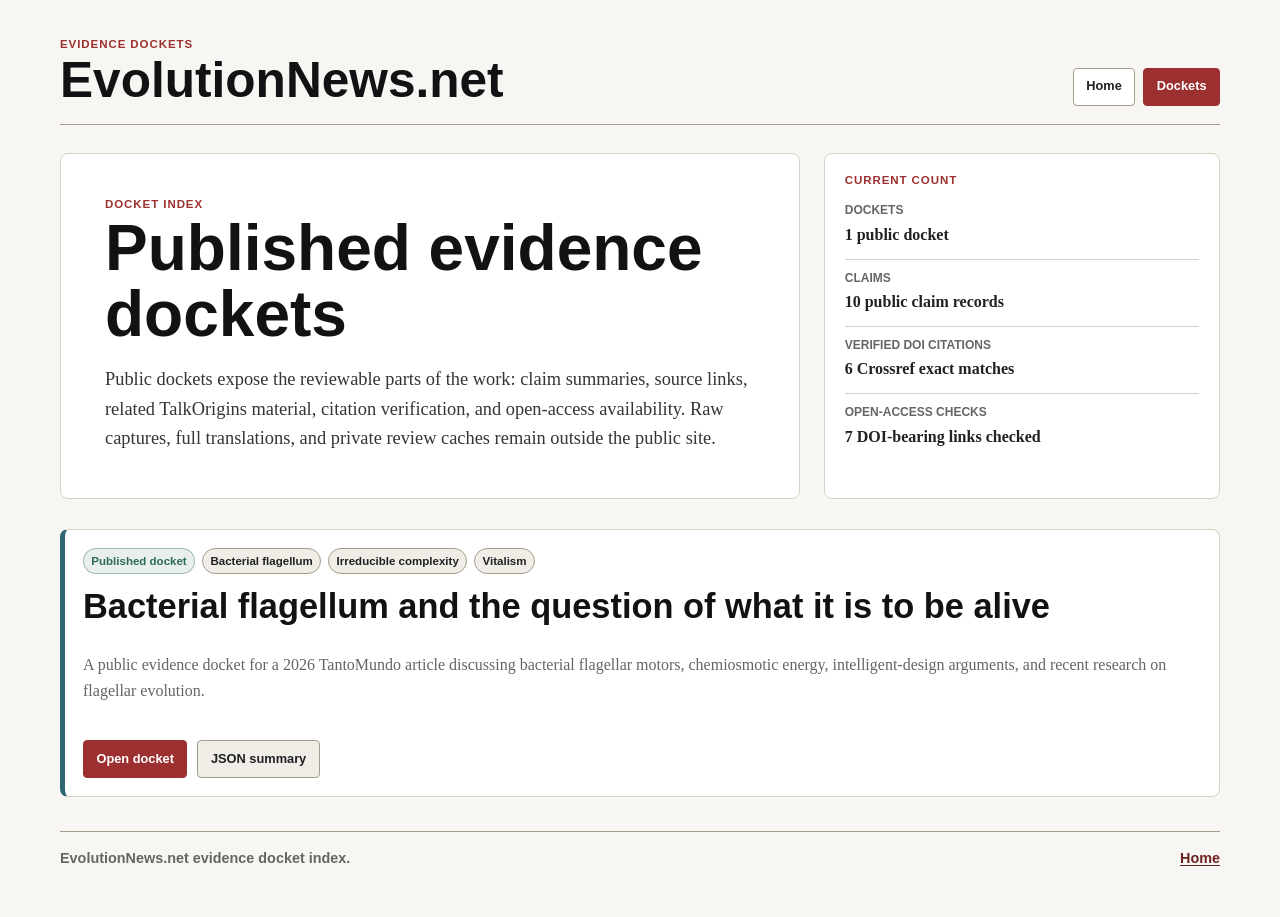
==== dockets/index.html @ a75529a8 "Publish EvolutionNews static Pages site" ====
<!DOCTYPE html>
<html lang="en">
<head>
  <meta charset="utf-8">
  <meta name="viewport" content="width=device-width, initial-scale=1">
  <title>Docket Index - EvolutionNews.net</title>
  <meta name="description" content="Public evidence docket index for antievolution and science-denial claims.">
  <link rel="stylesheet" href="/assets/theme.css">
</head>
<body>
  <a class="skip-link" href="#main">Skip to content</a>
  <div class="site-shell">
    <header class="site-header">
      <a class="brand" href="/">
        <span class="brand-kicker">Evidence dockets</span>
        <span class="brand-title">EvolutionNews.net</span>
      </a>
      <nav class="top-nav" aria-label="Primary navigation">
        <a href="/">Home</a>
        <a href="/dockets/" aria-current="page">Dockets</a>
      </nav>
    </header>

    <main id="main">
      <section class="hero">
        <div class="hero-copy">
          <p class="eyebrow">Docket index</p>
          <h1>Published evidence dockets</h1>
          <p class="lede">Public dockets expose the reviewable parts of the work: claim summaries, source links, related TalkOrigins material, citation verification, and open-access availability. Raw captures, full translations, and private review caches remain outside the public site.</p>
        </div>
        <aside class="dossier">
          <p class="eyebrow">Current count</p>
          <dl>
            <div><dt>Dockets</dt><dd>1 public docket</dd></div>
            <div><dt>Claims</dt><dd>10 public claim records</dd></div>
            <div><dt>Verified DOI citations</dt><dd>6 Crossref exact matches</dd></div>
            <div><dt>Open-access checks</dt><dd>7 DOI-bearing links checked</dd></div>
          </dl>
        </aside>
      </section>

      <section class="section">
        <article class="case-file">
          <div class="case-meta">
            <span class="badge green">Published docket</span>
            <span class="badge">Bacterial flagellum</span>
            <span class="badge">Irreducible complexity</span>
            <span class="badge">Vitalism</span>
          </div>
          <h2>Bacterial flagellum and the question of what it is to be alive</h2>
          <p>A public evidence docket for a 2026 TantoMundo article discussing bacterial flagellar motors, chemiosmotic energy, intelligent-design arguments, and recent research on flagellar evolution.</p>
          <div class="button-row">
            <a class="button-link primary" href="/dockets/bacterial-flagellum-vitalism/">Open docket</a>
            <a class="button-link secondary" href="/dockets/bacterial-flagellum-vitalism/docket-summary.json">JSON summary</a>
          </div>
        </article>
      </section>
    </main>

    <footer class="site-footer">
      <p><strong>EvolutionNews.net</strong> evidence docket index.</p>
      <p><a href="/">Home</a></p>
    </footer>
  </div>
</body>
</html>
---- assets/theme.css ----
:root {
  --page: #f7f6f2;
  --surface: #ffffff;
  --surface-soft: #efede6;
  --ink: #202124;
  --ink-strong: #101214;
  --muted: #626762;
  --line: #d7d2c6;
  --line-strong: #a59d8b;
  --accent: #9c2f2f;
  --accent-dark: #6e2020;
  --blue: #2e6473;
  --green: #2d6b53;
  --gold: #a47324;
  --closed: #766b63;
  --max: 1160px;
}

* {
  box-sizing: border-box;
}

html {
  scroll-behavior: smooth;
}

body {
  margin: 0;
  background: var(--page);
  color: var(--ink);
  font: 16px/1.62 Georgia, "Times New Roman", serif;
}

a {
  color: var(--accent-dark);
  text-underline-offset: 0.16em;
}

a:hover {
  color: var(--blue);
}

.skip-link {
  position: absolute;
  left: -999px;
  top: 0;
}

.skip-link:focus {
  left: 1rem;
  top: 1rem;
  z-index: 20;
  background: var(--ink);
  color: #fff;
  padding: 0.65rem 0.8rem;
}

.site-shell {
  width: min(var(--max), calc(100vw - 32px));
  margin: 0 auto;
  padding: 18px 0 48px;
}

.site-header {
  display: grid;
  grid-template-columns: minmax(0, 1fr) auto;
  gap: 20px;
  align-items: end;
  padding: 12px 0 18px;
  border-bottom: 1px solid var(--line-strong);
}

.brand {
  color: var(--ink-strong);
  text-decoration: none;
}

.brand-kicker,
.eyebrow,
.status-label,
.meta-label {
  margin: 0 0 5px;
  color: var(--accent);
  font: 700 0.72rem/1.2 "Helvetica Neue", Arial, sans-serif;
  letter-spacing: 0.08em;
  text-transform: uppercase;
}

.brand-title {
  display: block;
  font: 800 clamp(1.7rem, 4vw, 3.1rem)/1 "Helvetica Neue", Arial, sans-serif;
  letter-spacing: 0;
}

.brand-line {
  max-width: 720px;
  margin: 8px 0 0;
  color: var(--muted);
  font: 600 0.95rem/1.45 "Helvetica Neue", Arial, sans-serif;
}

.top-nav {
  display: flex;
  flex-wrap: wrap;
  gap: 8px;
  justify-content: flex-end;
}

.top-nav a,
.button-link {
  display: inline-flex;
  align-items: center;
  justify-content: center;
  min-height: 38px;
  padding: 0.52rem 0.78rem;
  border: 1px solid var(--line-strong);
  border-radius: 4px;
  background: var(--surface);
  color: var(--ink);
  font: 700 0.8rem/1.1 "Helvetica Neue", Arial, sans-serif;
  text-decoration: none;
}

.button-link.primary,
.top-nav a[aria-current="page"] {
  border-color: var(--accent);
  background: var(--accent);
  color: #fff;
}

.button-link.secondary {
  background: var(--surface-soft);
}

.hero {
  display: grid;
  grid-template-columns: minmax(0, 1.4fr) minmax(280px, 0.75fr);
  gap: 24px;
  align-items: stretch;
  margin: 28px 0 30px;
}

.hero-copy,
.dossier,
.panel,
.case-file,
.response-article,
.source-quote,
.audit-box,
.claim-card,
.citation-table-wrap,
.notice {
  background: var(--surface);
  border: 1px solid var(--line);
  border-radius: 8px;
}

.hero-copy {
  padding: clamp(24px, 4vw, 44px);
}

h1,
h2,
h3,
h4 {
  font-family: "Helvetica Neue", Arial, sans-serif;
  letter-spacing: 0;
  color: var(--ink-strong);
}

h1 {
  max-width: 900px;
  margin: 0;
  font-size: clamp(2.15rem, 5vw, 4.4rem);
  line-height: 1.02;
}

h2 {
  margin: 0 0 12px;
  font-size: clamp(1.45rem, 3vw, 2.15rem);
  line-height: 1.1;
}

h3 {
  margin: 0 0 8px;
  font-size: 1.1rem;
  line-height: 1.25;
}

h4 {
  margin: 14px 0 6px;
  font-size: 0.95rem;
}

.lede {
  max-width: 790px;
  margin: 18px 0 0;
  color: #333631;
  font-size: 1.15rem;
}

.button-row {
  display: flex;
  flex-wrap: wrap;
  gap: 10px;
  margin-top: 22px;
}

.dossier {
  padding: 20px;
}

.dossier dl {
  margin: 0;
}

.dossier div,
.stat-strip div {
  padding: 11px 0;
  border-bottom: 1px solid var(--line);
}

.dossier div:last-child,
.stat-strip div:last-child {
  border-bottom: 0;
}

dt {
  color: var(--muted);
  font: 700 0.75rem/1.2 "Helvetica Neue", Arial, sans-serif;
  text-transform: uppercase;
}

dd {
  margin: 4px 0 0;
  font-weight: 700;
}

.section {
  margin: 28px 0;
}

.section-header {
  display: flex;
  align-items: end;
  justify-content: space-between;
  gap: 16px;
  margin: 0 0 14px;
  padding-bottom: 10px;
  border-bottom: 1px solid var(--line-strong);
}

.grid {
  display: grid;
  grid-template-columns: repeat(auto-fit, minmax(240px, 1fr));
  gap: 16px;
}

.panel,
.case-file,
.audit-box,
.claim-card,
.notice {
  padding: 18px;
}

.panel p,
.case-file p,
.audit-box p,
.notice p {
  margin: 0;
  color: var(--muted);
}

.case-file {
  display: grid;
  gap: 14px;
  border-left: 5px solid var(--blue);
}

.case-meta,
.badge-row {
  display: flex;
  flex-wrap: wrap;
  gap: 7px;
}

.badge,
.oa-badge {
  display: inline-flex;
  align-items: center;
  min-height: 26px;
  padding: 0.22rem 0.46rem;
  border: 1px solid var(--line-strong);
  border-radius: 999px;
  background: var(--surface-soft);
  color: var(--ink);
  font: 700 0.72rem/1.1 "Helvetica Neue", Arial, sans-serif;
}

.badge.green,
.oa-gold,
.oa-hybrid,
.oa-green {
  border-color: rgba(45, 107, 83, 0.4);
  background: rgba(45, 107, 83, 0.11);
  color: var(--green);
}

.badge.red {
  border-color: rgba(156, 47, 47, 0.38);
  background: rgba(156, 47, 47, 0.09);
  color: var(--accent-dark);
}

.oa-closed {
  color: var(--closed);
}

.article-layout {
  display: grid;
  grid-template-columns: minmax(0, 1fr) minmax(260px, 330px);
  gap: 22px;
  align-items: start;
}

.response-article {
  padding: clamp(20px, 3.5vw, 38px);
}

.response-article h2 {
  margin-top: 34px;
  padding-top: 18px;
  border-top: 1px solid var(--line);
}

.response-article h2:first-child {
  margin-top: 0;
  padding-top: 0;
  border-top: 0;
}

.source-quote {
  margin: 18px 0;
  padding: 16px;
  border-left: 5px solid var(--gold);
}

.source-quote blockquote {
  margin: 0;
  font-size: 1.03rem;
}

.source-quote footer {
  margin-top: 10px;
  color: var(--muted);
  font: 700 0.84rem/1.35 "Helvetica Neue", Arial, sans-serif;
}

.fisk-point,
.claim-card {
  margin: 16px 0;
  padding: 16px;
  border: 1px solid var(--line);
  border-radius: 7px;
  background: #fffdf8;
}

.claim-card {
  background: var(--surface);
}

.claim-card p {
  margin: 0.35rem 0 0;
}

.claim-card ul {
  margin: 8px 0 0;
  padding-left: 1.2rem;
}

.fisk-point h3 {
  display: flex;
  gap: 8px;
  align-items: baseline;
}

.point-number,
.claim-id {
  color: var(--accent);
  font: 700 0.78rem/1.2 "Helvetica Neue", Arial, sans-serif;
}

.sidebar {
  position: sticky;
  top: 18px;
  display: grid;
  gap: 14px;
}

.audit-box ul,
.plain-list {
  margin: 10px 0 0;
  padding-left: 1.2rem;
}

.audit-box li + li,
.plain-list li + li {
  margin-top: 0.55rem;
}

.status-strip,
.metrics {
  display: grid;
  grid-template-columns: repeat(auto-fit, minmax(165px, 1fr));
  gap: 10px;
  margin: 20px 0;
}

.status-strip div,
.metrics div {
  padding: 13px;
  border: 1px solid var(--line);
  border-radius: 7px;
  background: var(--surface-soft);
}

.metrics strong {
  display: block;
  font: 800 1.5rem/1.1 "Helvetica Neue", Arial, sans-serif;
}

.citation-table-wrap {
  overflow-x: auto;
}

.citation-table {
  width: 100%;
  min-width: 760px;
  border-collapse: collapse;
  font-size: 0.94rem;
}

.citation-table th,
.citation-table td {
  padding: 0.72rem;
  border-bottom: 1px solid var(--line);
  text-align: left;
  vertical-align: top;
}

.citation-table th {
  color: var(--muted);
  font: 700 0.75rem/1.2 "Helvetica Neue", Arial, sans-serif;
  text-transform: uppercase;
}

.site-footer {
  display: flex;
  flex-wrap: wrap;
  justify-content: space-between;
  gap: 14px;
  margin-top: 34px;
  padding-top: 16px;
  border-top: 1px solid var(--line-strong);
  color: var(--muted);
  font: 700 0.9rem/1.45 "Helvetica Neue", Arial, sans-serif;
}

.site-footer p {
  margin: 0;
}

@media (max-width: 820px) {
  .site-header,
  .hero,
  .article-layout {
    grid-template-columns: 1fr;
  }

  .top-nav {
    justify-content: flex-start;
  }

  .sidebar {
    position: static;
  }
}

@media (max-width: 560px) {
  .site-shell {
    width: min(100% - 20px, var(--max));
  }

  .top-nav a,
  .button-link {
    width: 100%;
  }
}
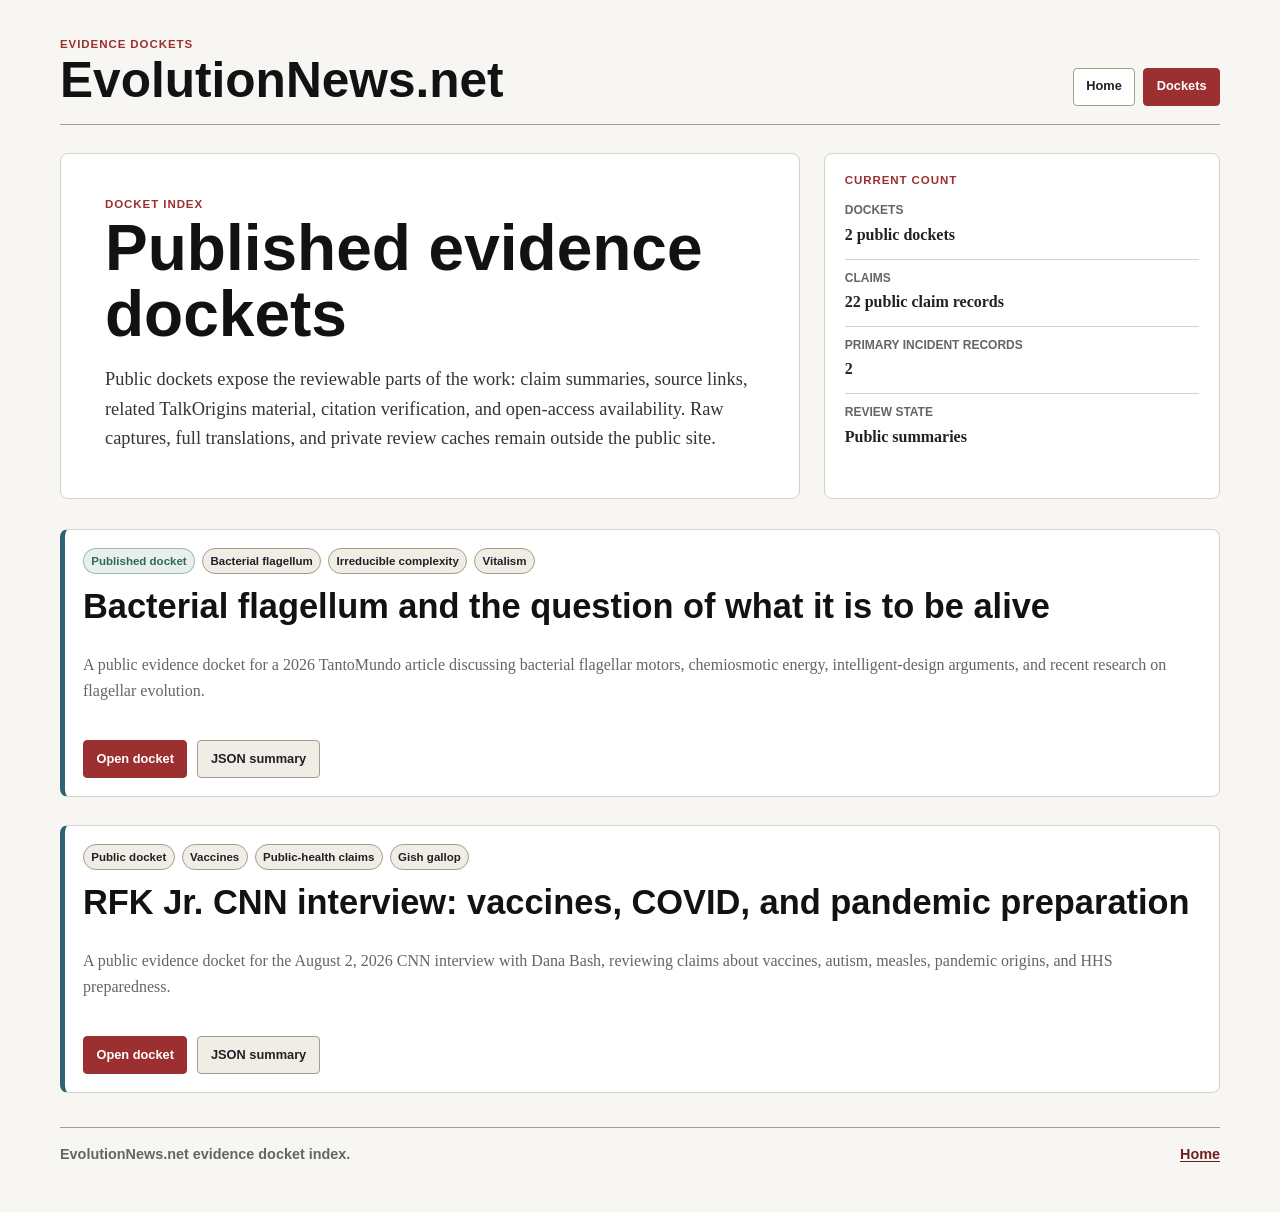
==== commit c6af5063: "Add RFK Jr. CNN evidence docket" ====
--- a/dockets/index.html
+++ b/dockets/index.html
@@ -31,10 +31,10 @@
         <aside class="dossier">
           <p class="eyebrow">Current count</p>
           <dl>
-            <div><dt>Dockets</dt><dd>1 public docket</dd></div>
-            <div><dt>Claims</dt><dd>10 public claim records</dd></div>
-            <div><dt>Verified DOI citations</dt><dd>6 Crossref exact matches</dd></div>
-            <div><dt>Open-access checks</dt><dd>7 DOI-bearing links checked</dd></div>
+            <div><dt>Dockets</dt><dd>2 public dockets</dd></div>
+            <div><dt>Claims</dt><dd>22 public claim records</dd></div>
+            <div><dt>Primary incident records</dt><dd>2</dd></div>
+            <div><dt>Review state</dt><dd>Public summaries</dd></div>
           </dl>
         </aside>
       </section>
@@ -55,6 +55,23 @@
           </div>
         </article>
       </section>
+
+      <section class="section">
+        <article class="case-file">
+          <div class="case-meta">
+            <span class="badge">Public docket</span>
+            <span class="badge">Vaccines</span>
+            <span class="badge">Public-health claims</span>
+            <span class="badge">Gish gallop</span>
+          </div>
+          <h2>RFK Jr. CNN interview: vaccines, COVID, and pandemic preparation</h2>
+          <p>A public evidence docket for the August 2, 2026 CNN interview with Dana Bash, reviewing claims about vaccines, autism, measles, pandemic origins, and HHS preparedness.</p>
+          <div class="button-row">
+            <a class="button-link primary" href="/dockets/rfk-jr-cnn-vaccine-gish-gallop/">Open docket</a>
+            <a class="button-link secondary" href="/dockets/rfk-jr-cnn-vaccine-gish-gallop/docket-summary.json">JSON summary</a>
+          </div>
+        </article>
+      </section>
     </main>
 
     <footer class="site-footer">
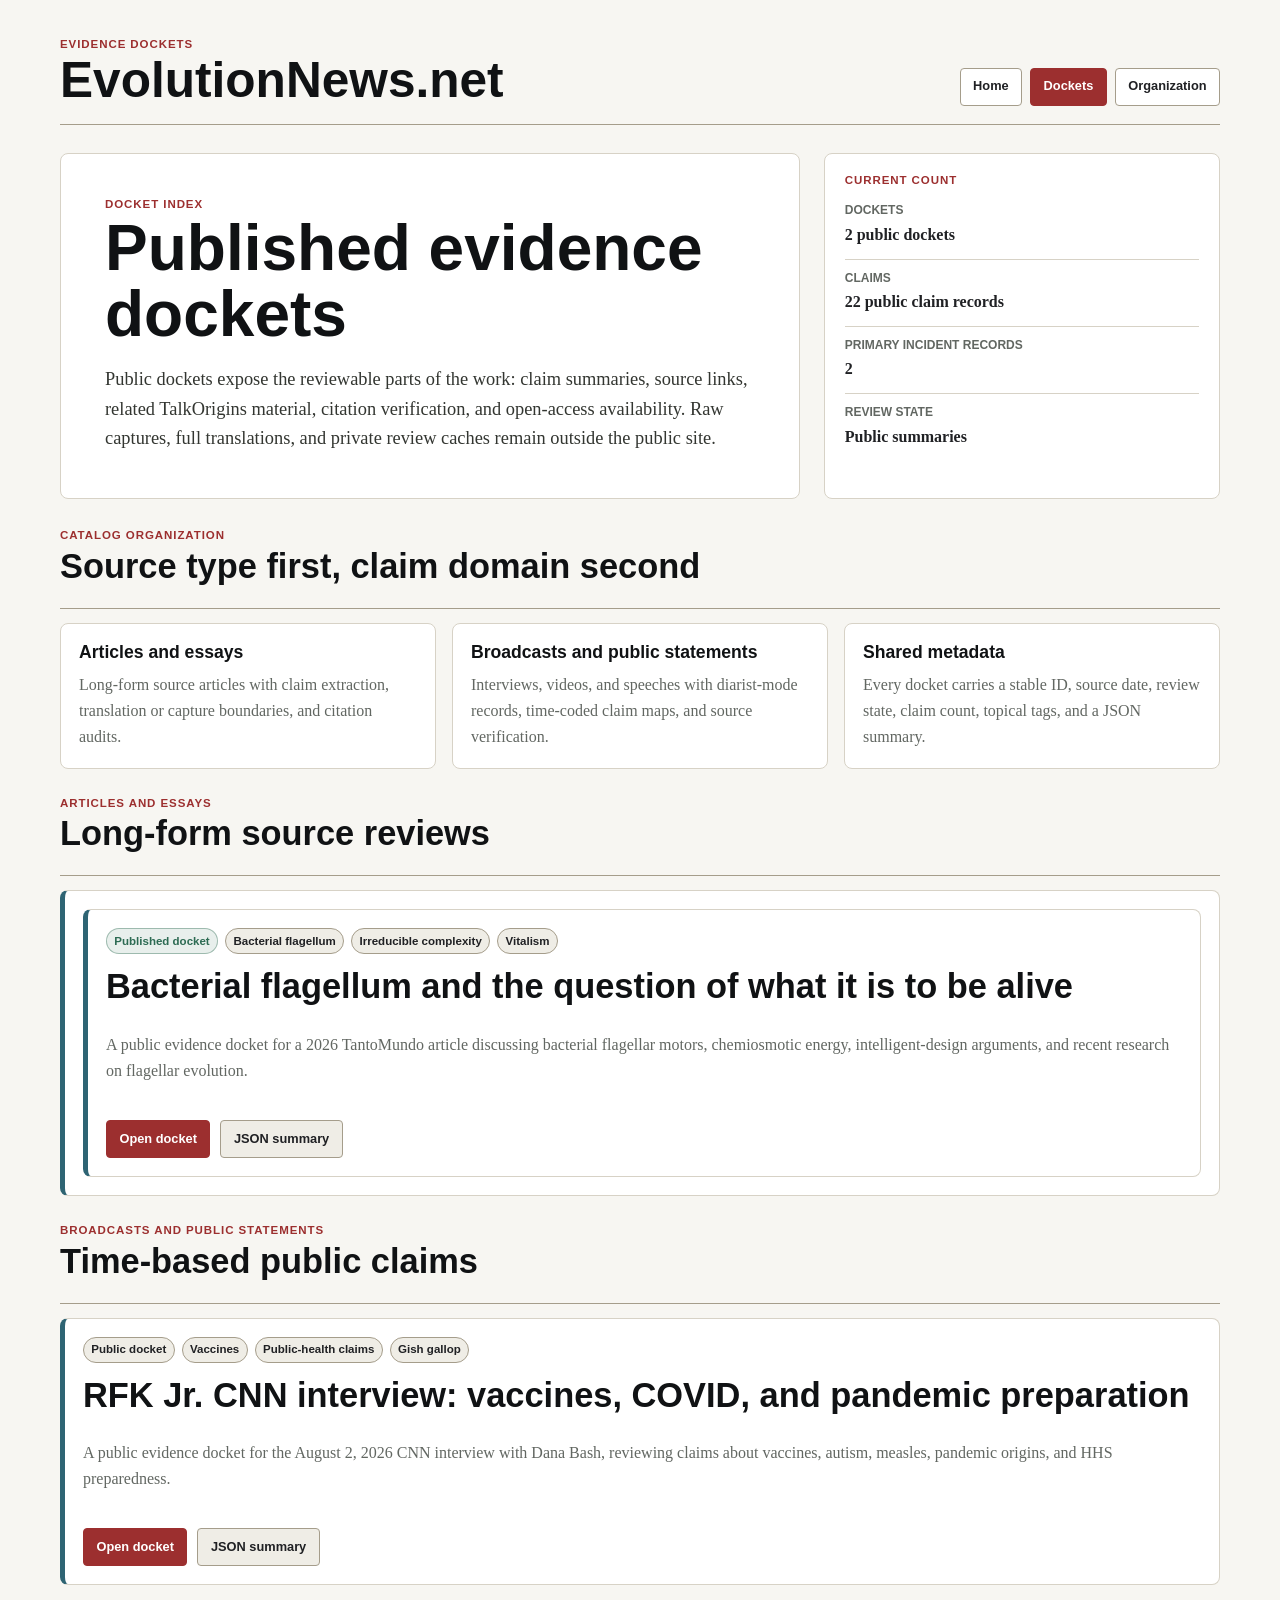
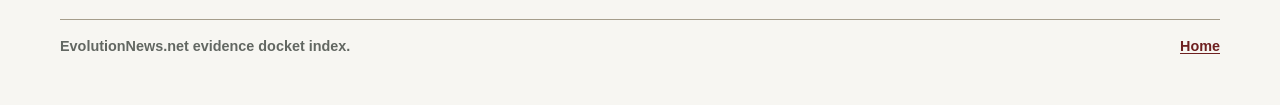
==== commit 6e4829bc: "Organize and link evidence dockets" ====
--- a/dockets/index.html
+++ b/dockets/index.html
@@ -18,6 +18,7 @@
       <nav class="top-nav" aria-label="Primary navigation">
         <a href="/">Home</a>
         <a href="/dockets/" aria-current="page">Dockets</a>
+        <a href="#organization">Organization</a>
       </nav>
     </header>
 
@@ -39,7 +40,28 @@
         </aside>
       </section>
 
+      <section class="section" id="organization">
+        <div class="section-header">
+          <div>
+            <p class="eyebrow">Catalog organization</p>
+            <h2>Source type first, claim domain second</h2>
+          </div>
+        </div>
+        <div class="grid">
+          <article class="panel"><h3>Articles and essays</h3><p>Long-form source articles with claim extraction, translation or capture boundaries, and citation audits.</p></article>
+          <article class="panel"><h3>Broadcasts and public statements</h3><p>Interviews, videos, and speeches with diarist-mode records, time-coded claim maps, and source verification.</p></article>
+          <article class="panel"><h3>Shared metadata</h3><p>Every docket carries a stable ID, source date, review state, claim count, topical tags, and a JSON summary.</p></article>
+        </div>
+      </section>
+
       <section class="section">
+        <div class="section-header">
+          <div>
+            <p class="eyebrow">Articles and essays</p>
+            <h2>Long-form source reviews</h2>
+          </div>
+        </div>
+        <article class="case-file">
         <article class="case-file">
           <div class="case-meta">
             <span class="badge green">Published docket</span>
@@ -57,6 +79,12 @@
       </section>
 
       <section class="section">
+        <div class="section-header">
+          <div>
+            <p class="eyebrow">Broadcasts and public statements</p>
+            <h2>Time-based public claims</h2>
+          </div>
+        </div>
         <article class="case-file">
           <div class="case-meta">
             <span class="badge">Public docket</span>
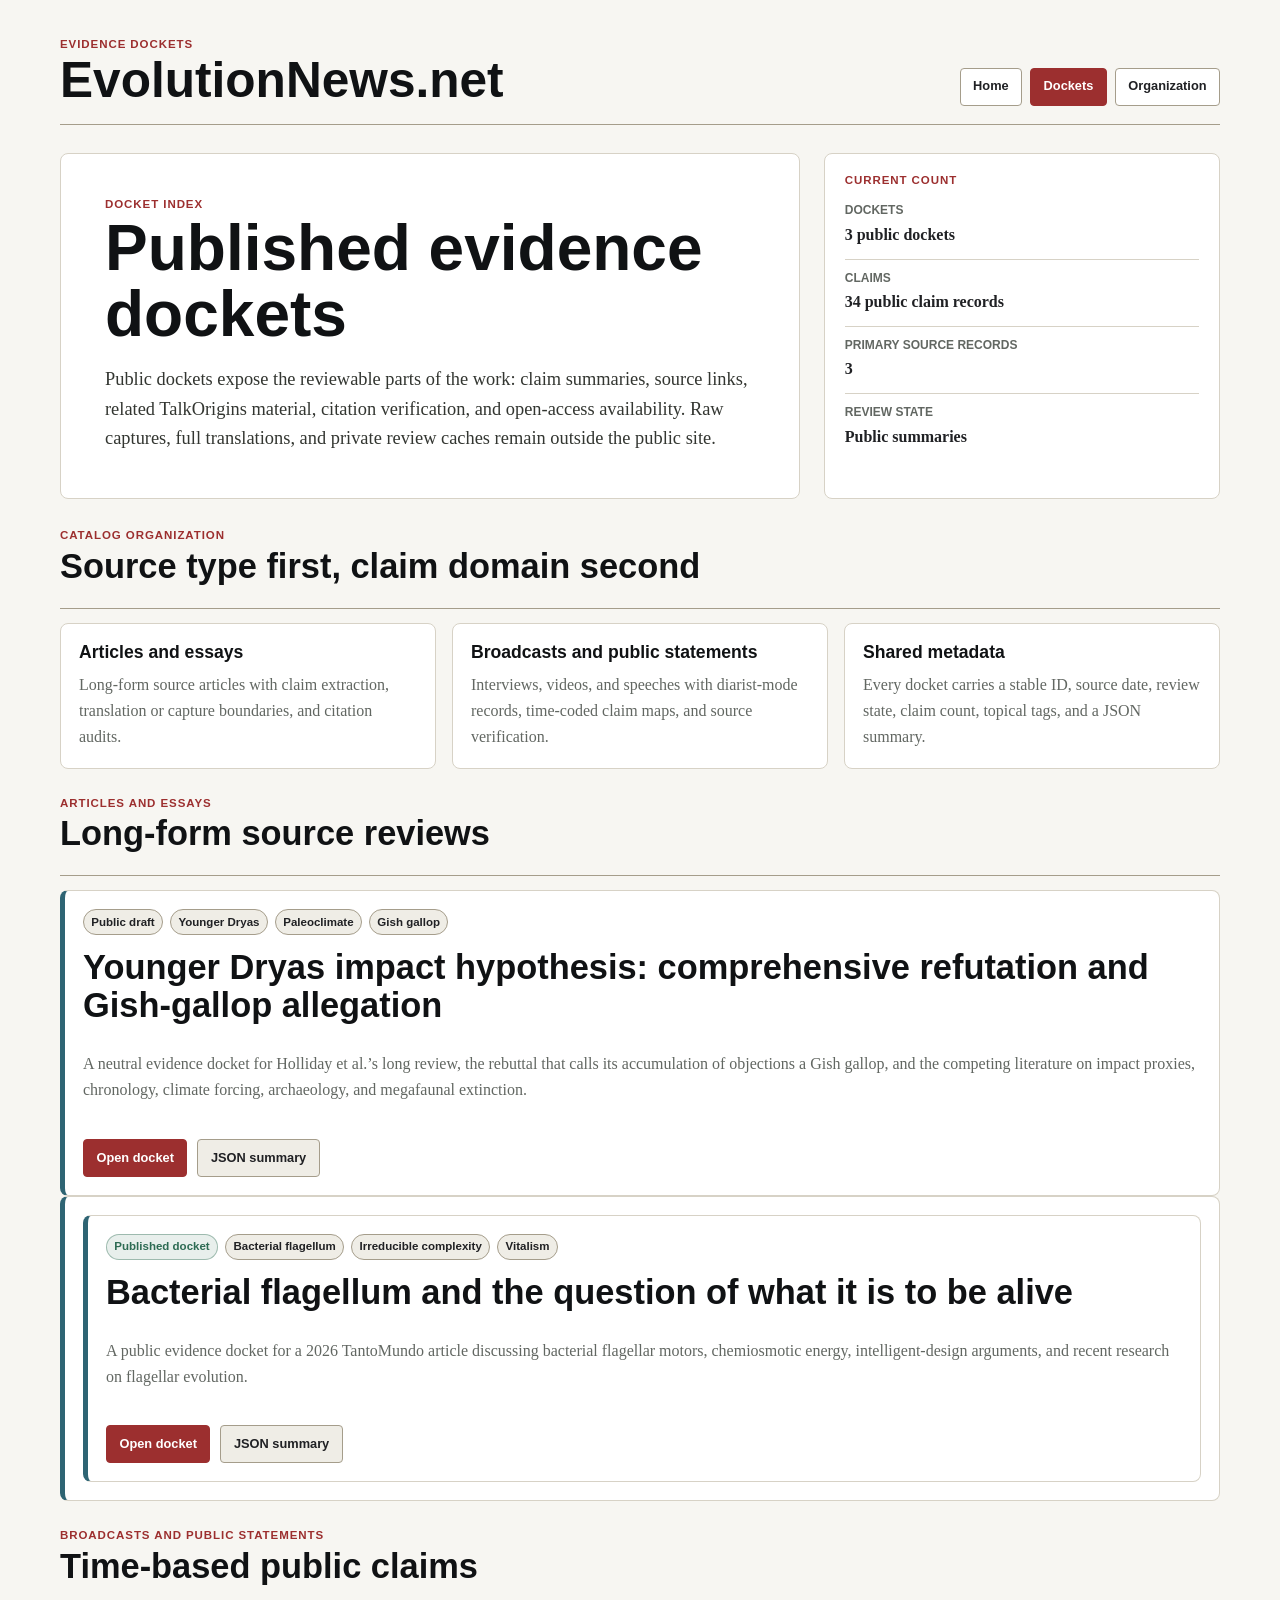
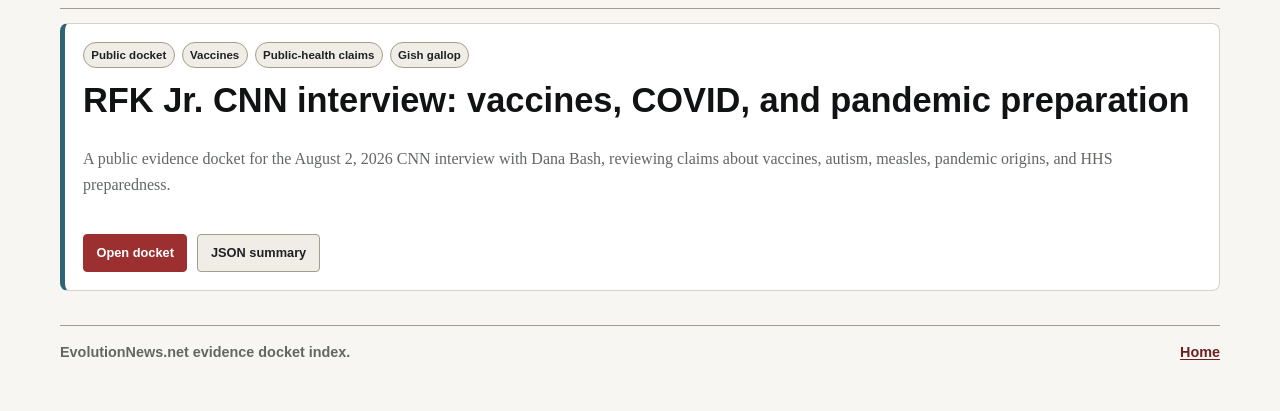
==== commit f1aec896: "Add Younger Dryas impact evidence docket" ====
--- a/dockets/index.html
+++ b/dockets/index.html
@@ -32,9 +32,9 @@
         <aside class="dossier">
           <p class="eyebrow">Current count</p>
           <dl>
-            <div><dt>Dockets</dt><dd>2 public dockets</dd></div>
-            <div><dt>Claims</dt><dd>22 public claim records</dd></div>
-            <div><dt>Primary incident records</dt><dd>2</dd></div>
+            <div><dt>Dockets</dt><dd>3 public dockets</dd></div>
+            <div><dt>Claims</dt><dd>34 public claim records</dd></div>
+            <div><dt>Primary source records</dt><dd>3</dd></div>
             <div><dt>Review state</dt><dd>Public summaries</dd></div>
           </dl>
         </aside>
@@ -61,6 +61,20 @@
             <h2>Long-form source reviews</h2>
           </div>
         </div>
+        <article class="case-file">
+          <div class="case-meta">
+            <span class="badge">Public draft</span>
+            <span class="badge">Younger Dryas</span>
+            <span class="badge">Paleoclimate</span>
+            <span class="badge">Gish gallop</span>
+          </div>
+          <h2>Younger Dryas impact hypothesis: comprehensive refutation and Gish-gallop allegation</h2>
+          <p>A neutral evidence docket for Holliday et al.’s long review, the rebuttal that calls its accumulation of objections a Gish gallop, and the competing literature on impact proxies, chronology, climate forcing, archaeology, and megafaunal extinction.</p>
+          <div class="button-row">
+            <a class="button-link primary" href="/dockets/younger-dryas-impact-gish-gallop/">Open docket</a>
+            <a class="button-link secondary" href="/dockets/younger-dryas-impact-gish-gallop/docket-summary.json">JSON summary</a>
+          </div>
+        </article>
         <article class="case-file">
         <article class="case-file">
           <div class="case-meta">
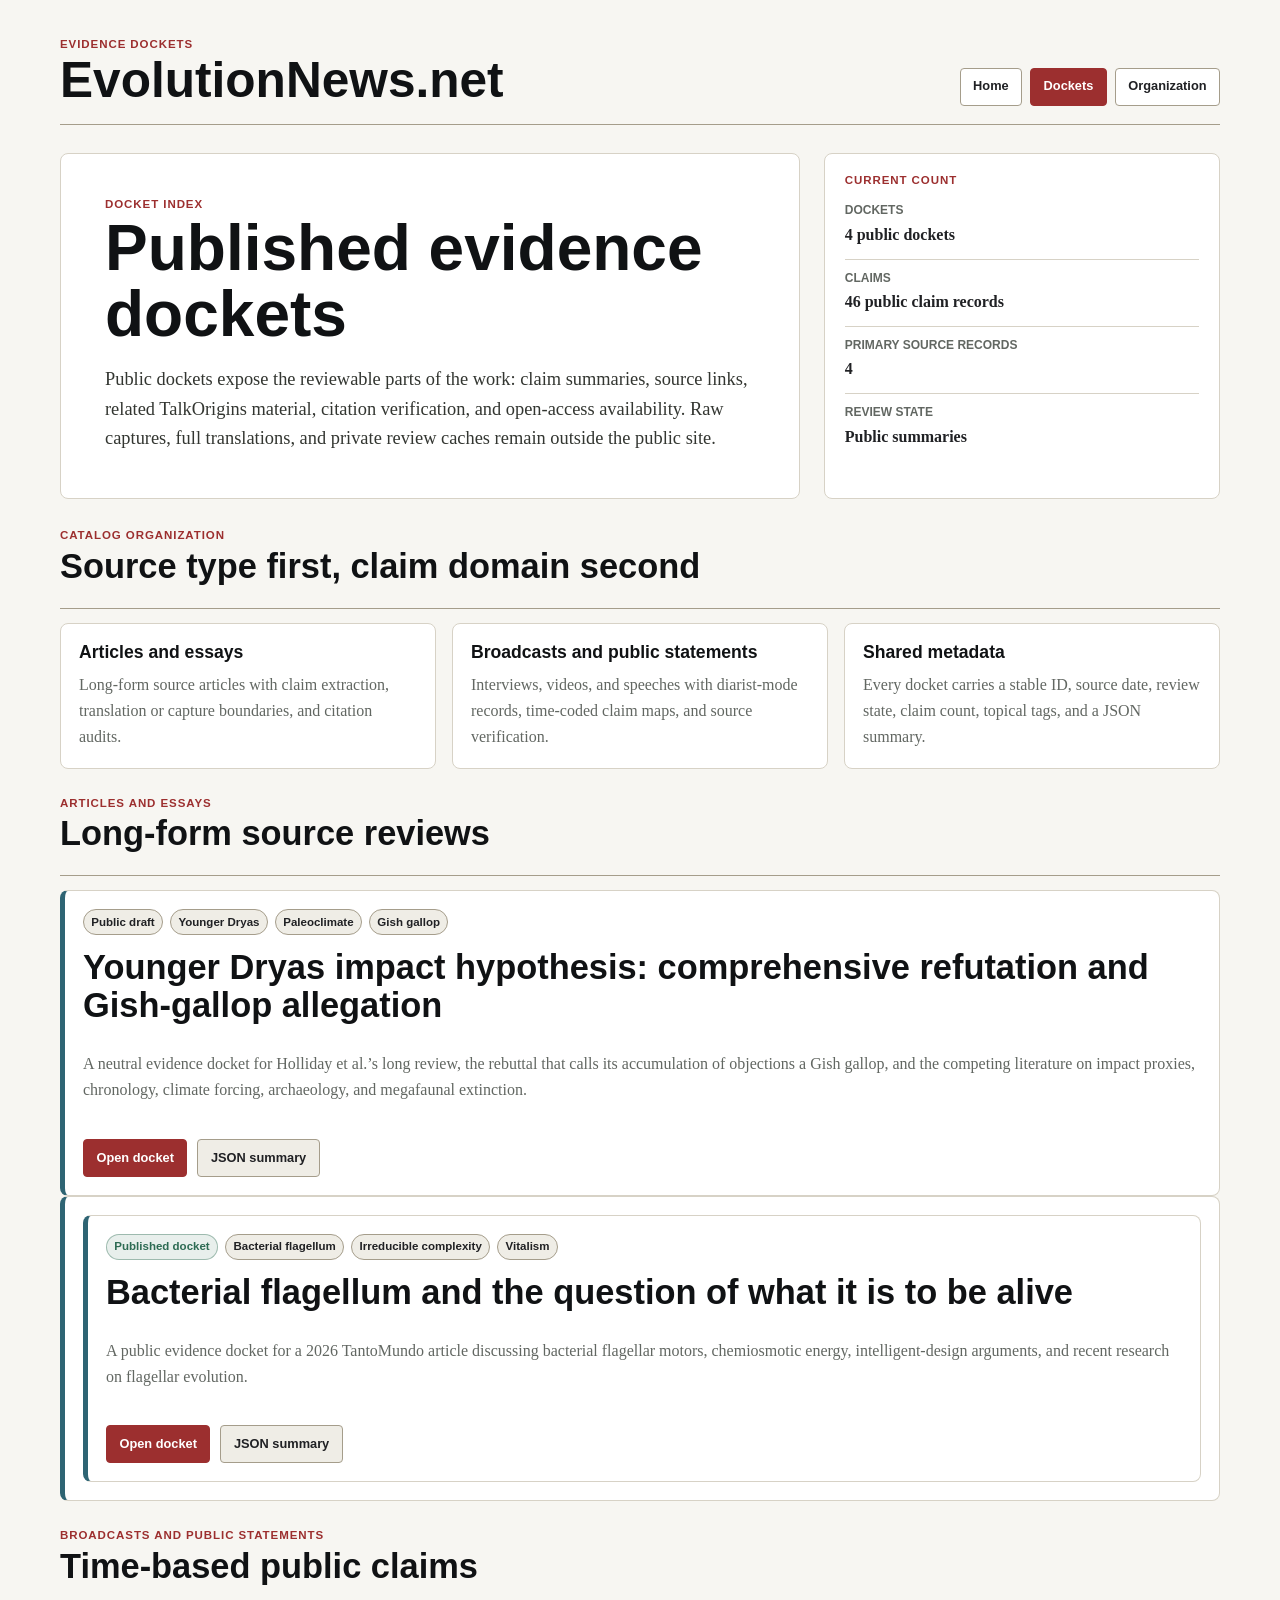
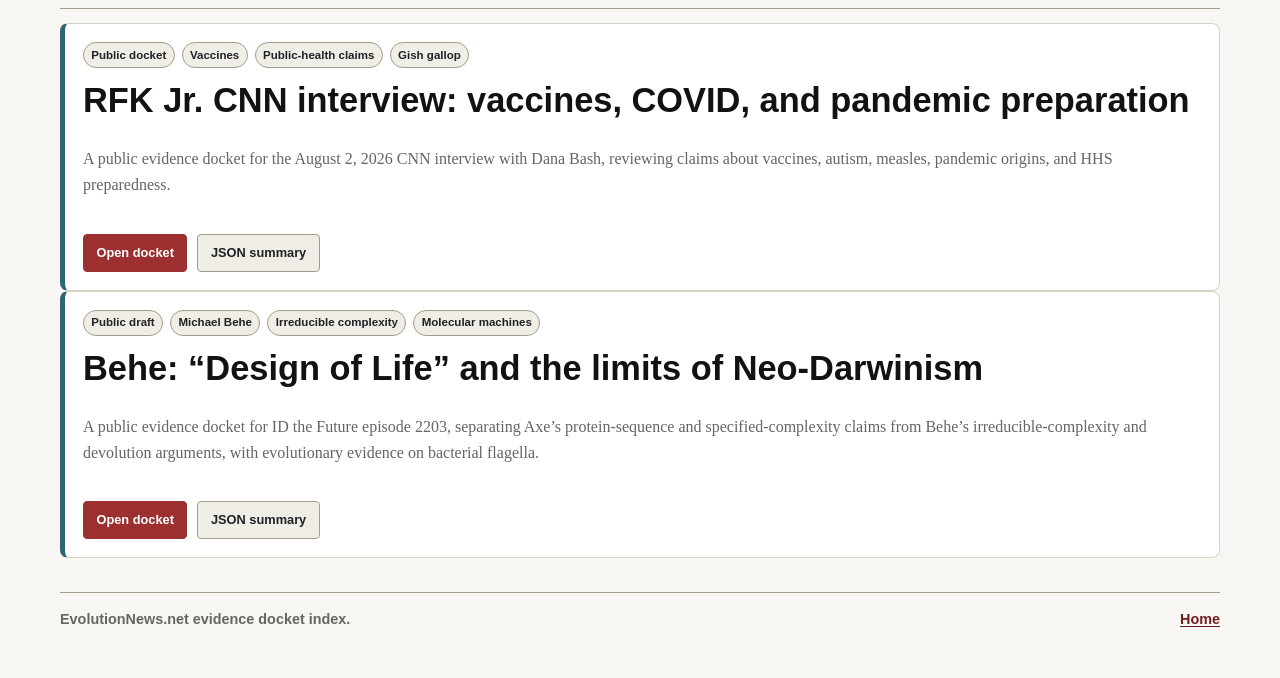
==== commit f8c6f0dc: "Add Behe Design of Life evidence docket" ====
--- a/dockets/index.html
+++ b/dockets/index.html
@@ -32,9 +32,9 @@
         <aside class="dossier">
           <p class="eyebrow">Current count</p>
           <dl>
-            <div><dt>Dockets</dt><dd>3 public dockets</dd></div>
-            <div><dt>Claims</dt><dd>34 public claim records</dd></div>
-            <div><dt>Primary source records</dt><dd>3</dd></div>
+            <div><dt>Dockets</dt><dd>4 public dockets</dd></div>
+            <div><dt>Claims</dt><dd>46 public claim records</dd></div>
+            <div><dt>Primary source records</dt><dd>4</dd></div>
             <div><dt>Review state</dt><dd>Public summaries</dd></div>
           </dl>
         </aside>
@@ -113,6 +113,20 @@
             <a class="button-link secondary" href="/dockets/rfk-jr-cnn-vaccine-gish-gallop/docket-summary.json">JSON summary</a>
           </div>
         </article>
+        <article class="case-file">
+          <div class="case-meta">
+            <span class="badge">Public draft</span>
+            <span class="badge">Michael Behe</span>
+            <span class="badge">Irreducible complexity</span>
+            <span class="badge">Molecular machines</span>
+          </div>
+          <h2>Behe: “Design of Life” and the limits of Neo-Darwinism</h2>
+          <p>A public evidence docket for ID the Future episode 2203, separating Axe’s protein-sequence and specified-complexity claims from Behe’s irreducible-complexity and devolution arguments, with evolutionary evidence on bacterial flagella.</p>
+          <div class="button-row">
+            <a class="button-link primary" href="/dockets/behe-design-of-life/">Open docket</a>
+            <a class="button-link secondary" href="/dockets/behe-design-of-life/docket-summary.json">JSON summary</a>
+          </div>
+        </article>
       </section>
     </main>
 
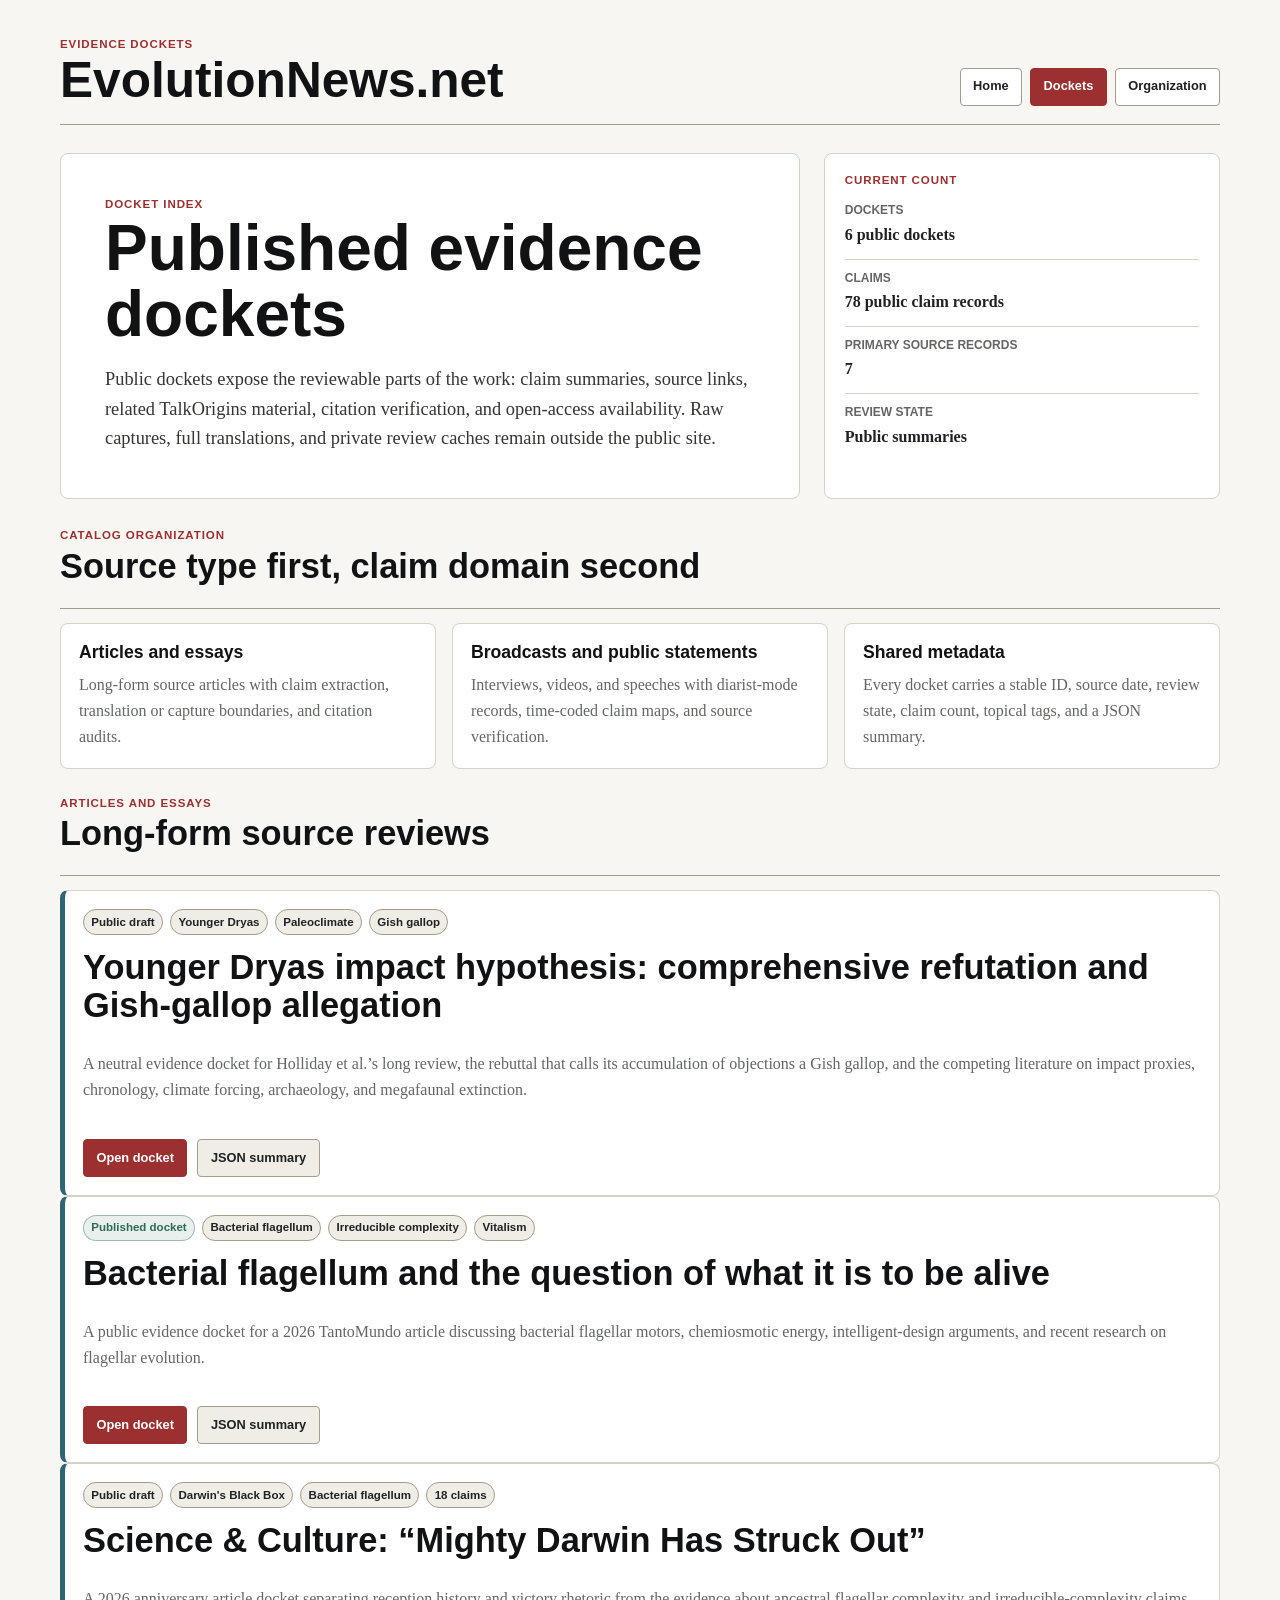
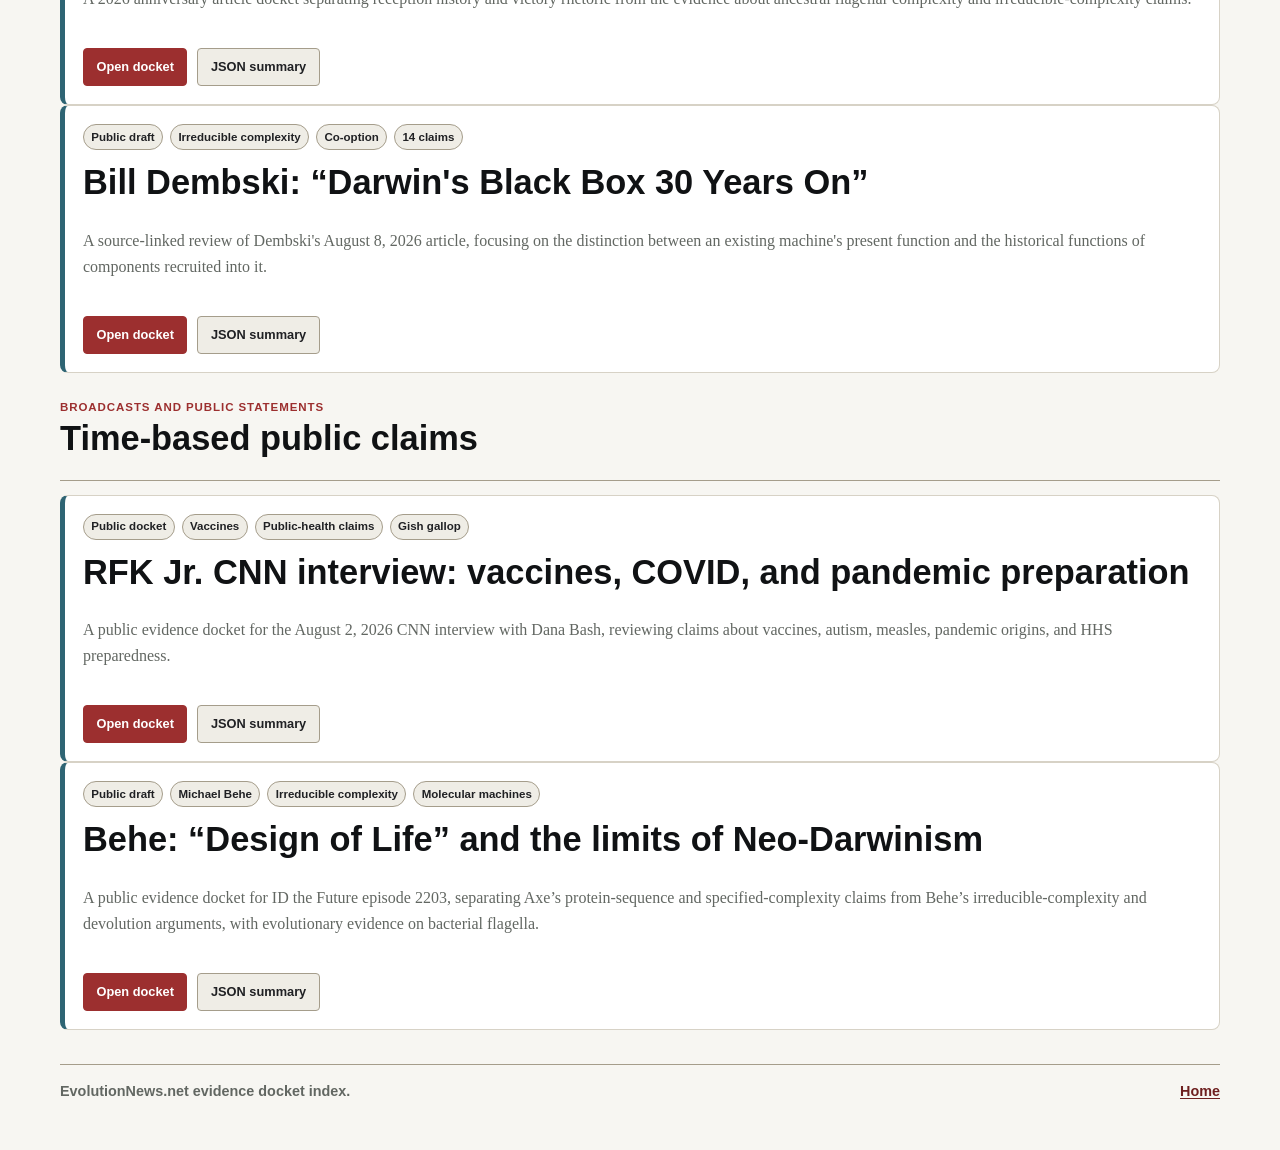
==== commit d38802a1: "Publish Darwin's Black Box evidence dockets" ====
--- a/dockets/index.html
+++ b/dockets/index.html
@@ -32,9 +32,9 @@
         <aside class="dossier">
           <p class="eyebrow">Current count</p>
           <dl>
-            <div><dt>Dockets</dt><dd>4 public dockets</dd></div>
-            <div><dt>Claims</dt><dd>46 public claim records</dd></div>
-            <div><dt>Primary source records</dt><dd>4</dd></div>
+            <div><dt>Dockets</dt><dd>6 public dockets</dd></div>
+            <div><dt>Claims</dt><dd>78 public claim records</dd></div>
+            <div><dt>Primary source records</dt><dd>7</dd></div>
             <div><dt>Review state</dt><dd>Public summaries</dd></div>
           </dl>
         </aside>
@@ -76,7 +76,6 @@
           </div>
         </article>
         <article class="case-file">
-        <article class="case-file">
           <div class="case-meta">
             <span class="badge green">Published docket</span>
             <span class="badge">Bacterial flagellum</span>
@@ -88,6 +87,34 @@
           <div class="button-row">
             <a class="button-link primary" href="/dockets/bacterial-flagellum-vitalism/">Open docket</a>
             <a class="button-link secondary" href="/dockets/bacterial-flagellum-vitalism/docket-summary.json">JSON summary</a>
+          </div>
+        </article>
+        <article class="case-file">
+          <div class="case-meta">
+            <span class="badge">Public draft</span>
+            <span class="badge">Darwin's Black Box</span>
+            <span class="badge">Bacterial flagellum</span>
+            <span class="badge">18 claims</span>
+          </div>
+          <h2>Science &amp; Culture: “Mighty Darwin Has Struck Out”</h2>
+          <p>A 2026 anniversary article docket separating reception history and victory rhetoric from the evidence about ancestral flagellar complexity and irreducible-complexity claims.</p>
+          <div class="button-row">
+            <a class="button-link primary" href="/dockets/darwins-black-box-30/">Open docket</a>
+            <a class="button-link secondary" href="/dockets/darwins-black-box-30/docket-summary.json">JSON summary</a>
+          </div>
+        </article>
+        <article class="case-file">
+          <div class="case-meta">
+            <span class="badge">Public draft</span>
+            <span class="badge">Irreducible complexity</span>
+            <span class="badge">Co-option</span>
+            <span class="badge">14 claims</span>
+          </div>
+          <h2>Bill Dembski: “Darwin's Black Box 30 Years On”</h2>
+          <p>A source-linked review of Dembski's August 8, 2026 article, focusing on the distinction between an existing machine's present function and the historical functions of components recruited into it.</p>
+          <div class="button-row">
+            <a class="button-link primary" href="/dockets/darwins-black-box-30-years-on/">Open docket</a>
+            <a class="button-link secondary" href="/dockets/darwins-black-box-30-years-on/docket-summary.json">JSON summary</a>
           </div>
         </article>
       </section>
